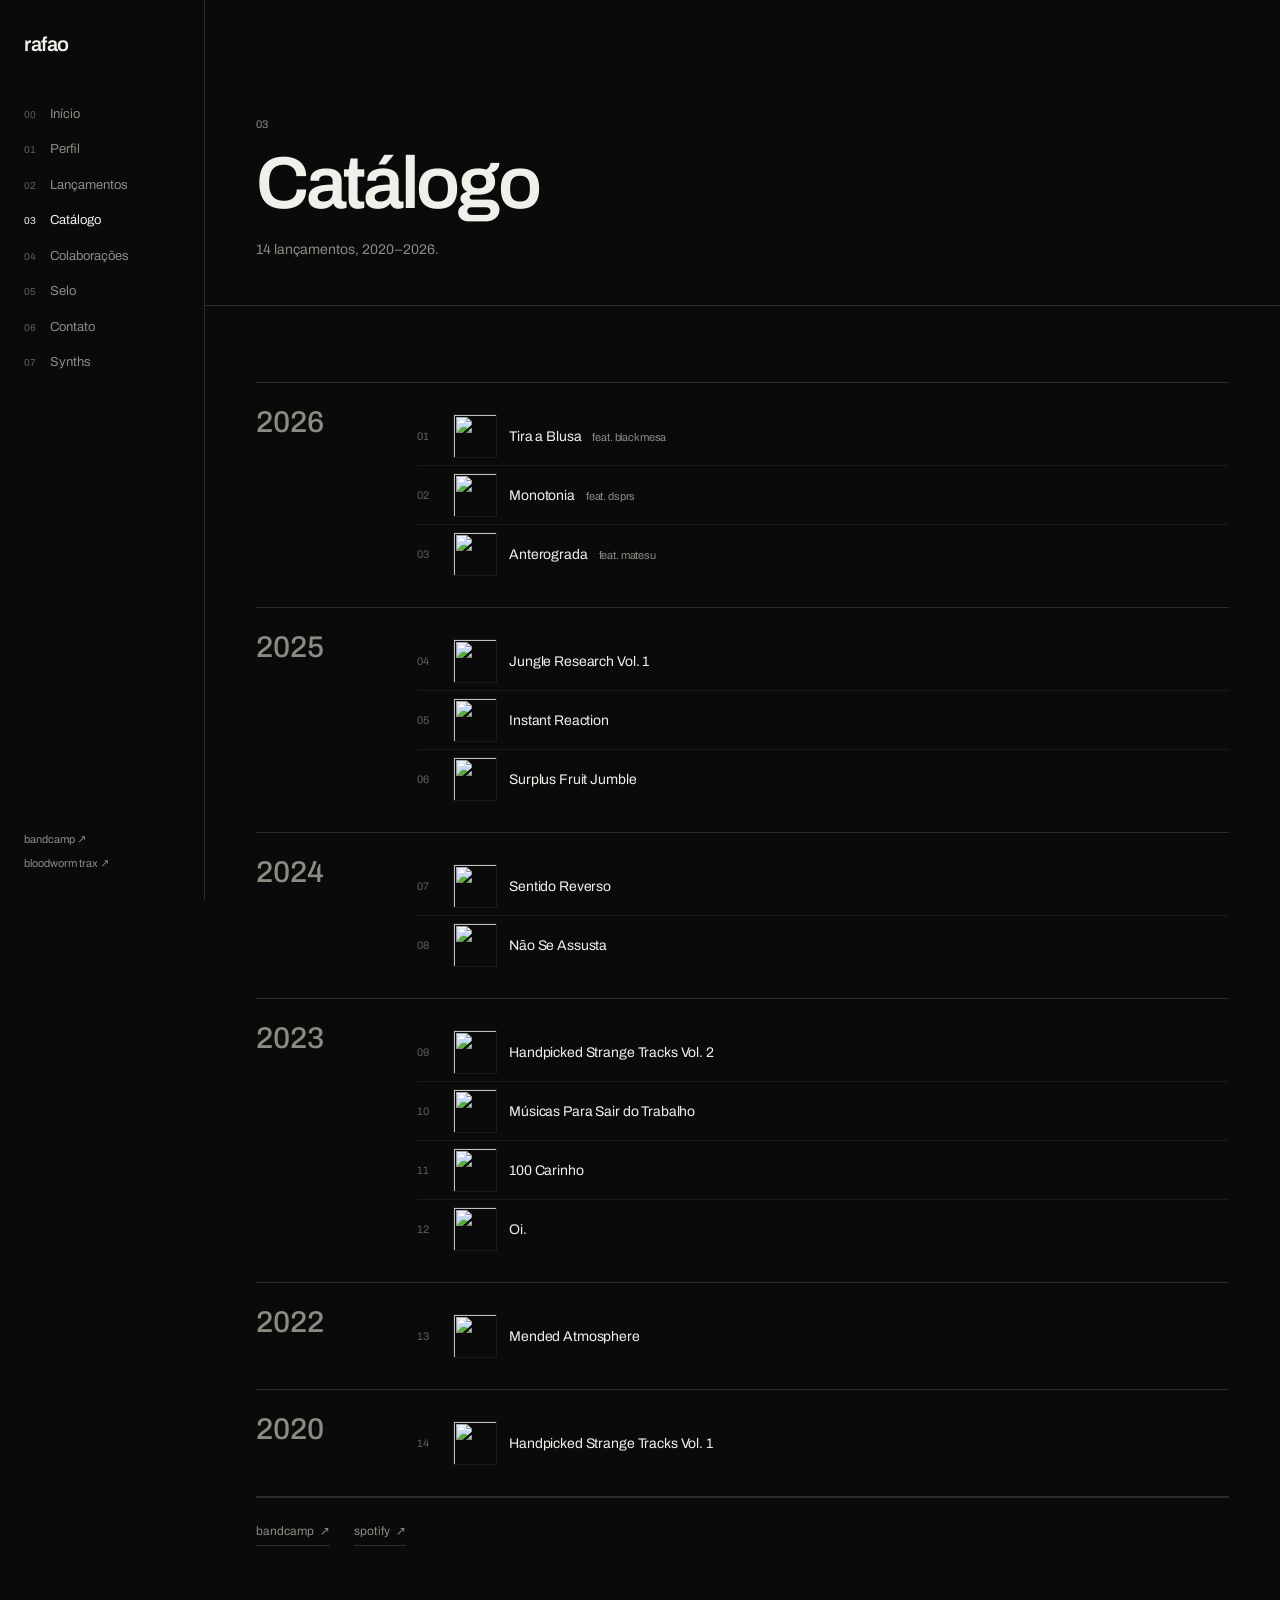
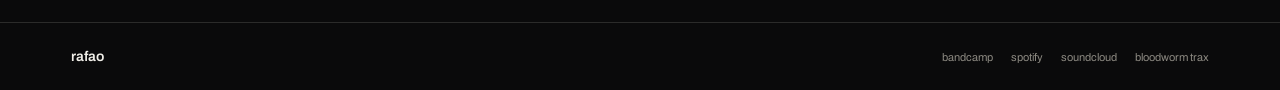
==== catalogo.html @ 265fa431 "split site into pages with persistent section rail home, perfil, lancamentos, catalogo, colaboracoes" ====
<!DOCTYPE html>
<html lang="pt-br">
<head>
  <meta charset="UTF-8" />
  <meta name="viewport" content="width=device-width, initial-scale=1.0" />
  <title>rafao — catálogo</title>
  <meta name="description" content="Catálogo de rafao no Bandcamp, de 2020 a 2026." />
  <meta name="theme-color" content="#0a0a0b" />
  <link rel="preconnect" href="https://fonts.googleapis.com" />
  <link rel="preconnect" href="https://fonts.gstatic.com" crossorigin />
  <link href="https://fonts.googleapis.com/css2?family=Archivo:wght@400;500;600&display=swap" rel="stylesheet" />
  <link rel="stylesheet" href="css/site.css" />
  <link rel="icon" href="data:image/svg+xml,%3Csvg xmlns='http://www.w3.org/2000/svg' viewBox='0 0 32 32'%3E%3Crect width='32' height='32' fill='%230a0a0b'/%3E%3Ccircle cx='16' cy='16' r='8' fill='none' stroke='%23f1efe9' stroke-width='2'/%3E%3C/svg%3E" />
</head>
<body>

<a class="skip" href="#conteudo">pular para o conteúdo</a>

<aside class="rail">
  <a class="rail-brand" href="index.html">rafao</a>
  <nav class="rail-nav" aria-label="Seções">
    <a href="index.html"><span class="n">00</span>Início</a>
    <a href="perfil.html"><span class="n">01</span>Perfil</a>
    <a href="lancamentos.html"><span class="n">02</span>Lançamentos</a>
    <a href="catalogo.html" class="active" aria-current="page"><span class="n">03</span>Catálogo</a>
    <a href="colaboracoes.html"><span class="n">04</span>Colaborações</a>
    <a href="selo.html"><span class="n">05</span>Selo</a>
    <a href="contato.html"><span class="n">06</span>Contato</a>
    <a href="synths.html"><span class="n">07</span>Synths</a>
  </nav>
  <div class="rail-foot">
    <a href="https://rafao.bandcamp.com" target="_blank" rel="noopener">bandcamp ↗</a>
    <a href="https://bloodwormtrax.neocities.org/" target="_blank" rel="noopener">bloodworm trax ↗</a>
  </div>
</aside>

<main id="conteudo" class="main">

  <header class="page-head">
    <div class="wrap">
      <span class="eyebrow">03</span>
      <h1>Catálogo</h1>
      <p>14 lançamentos, 2020–2026.</p>
    </div>
  </header>

  <section class="section">
    <div class="wrap">
      <div class="catalog reveal">

        <div class="cat-group">
          <span class="cat-year">2026</span>
          <div>
            <a class="cat-row" href="https://rafao.bandcamp.com/track/tira-a-blusa" target="_blank" rel="noopener">
              <span class="idx">01</span>
              <img class="cat-thumb" src="https://f4.bcbits.com/img/a1072240487_7.jpg" alt="" loading="lazy" />
              <span class="cat-title">Tira a Blusa <em>feat. blackmesa</em></span>
            </a>
            <a class="cat-row" href="https://rafao.bandcamp.com/track/monotonia" target="_blank" rel="noopener">
              <span class="idx">02</span>
              <img class="cat-thumb" src="https://f4.bcbits.com/img/a0134367948_7.jpg" alt="" loading="lazy" />
              <span class="cat-title">Monotonia <em>feat. dsprs</em></span>
            </a>
            <a class="cat-row" href="https://bloodwormtrax.bandcamp.com/track/anter-grada" target="_blank" rel="noopener">
              <span class="idx">03</span>
              <img class="cat-thumb" src="https://f4.bcbits.com/img/a3227386020_7.jpg" alt="" loading="lazy" />
              <span class="cat-title">Anterograda <em>feat. matesu</em></span>
            </a>
          </div>
        </div>

        <div class="cat-group">
          <span class="cat-year">2025</span>
          <div>
            <a class="cat-row" href="https://rafao.bandcamp.com/album/jungle-research-vol-1" target="_blank" rel="noopener">
              <span class="idx">04</span>
              <img class="cat-thumb" src="https://f4.bcbits.com/img/a2753400803_7.jpg" alt="" loading="lazy" />
              <span class="cat-title">Jungle Research Vol. 1</span>
            </a>
            <a class="cat-row" href="https://rafao.bandcamp.com/track/instant-reaction" target="_blank" rel="noopener">
              <span class="idx">05</span>
              <img class="cat-thumb" src="https://f4.bcbits.com/img/a1899353066_7.jpg" alt="" loading="lazy" />
              <span class="cat-title">Instant Reaction</span>
            </a>
            <a class="cat-row" href="https://rafao.bandcamp.com/album/surplus-fruit-jumble" target="_blank" rel="noopener">
              <span class="idx">06</span>
              <img class="cat-thumb" src="https://f4.bcbits.com/img/a2481443267_7.jpg" alt="" loading="lazy" />
              <span class="cat-title">Surplus Fruit Jumble</span>
            </a>
          </div>
        </div>

        <div class="cat-group">
          <span class="cat-year">2024</span>
          <div>
            <a class="cat-row" href="https://rafao.bandcamp.com/track/sentido-reverso" target="_blank" rel="noopener">
              <span class="idx">07</span>
              <img class="cat-thumb" src="https://f4.bcbits.com/img/a2572877067_7.jpg" alt="" loading="lazy" />
              <span class="cat-title">Sentido Reverso</span>
            </a>
            <a class="cat-row" href="https://rafao.bandcamp.com/track/n-o-se-assusta" target="_blank" rel="noopener">
              <span class="idx">08</span>
              <img class="cat-thumb" src="https://f4.bcbits.com/img/a1517062388_7.jpg" alt="" loading="lazy" />
              <span class="cat-title">Não Se Assusta</span>
            </a>
          </div>
        </div>

        <div class="cat-group">
          <span class="cat-year">2023</span>
          <div>
            <a class="cat-row" href="https://rafao.bandcamp.com/album/handpicked-strange-tracks-vol-2" target="_blank" rel="noopener">
              <span class="idx">09</span>
              <img class="cat-thumb" src="https://f4.bcbits.com/img/a3307381697_7.jpg" alt="" loading="lazy" />
              <span class="cat-title">Handpicked Strange Tracks Vol. 2</span>
            </a>
            <a class="cat-row" href="https://rafao.bandcamp.com/album/m-sicas-para-sair-do-trabalho" target="_blank" rel="noopener">
              <span class="idx">10</span>
              <img class="cat-thumb" src="https://f4.bcbits.com/img/a3583265571_7.jpg" alt="" loading="lazy" />
              <span class="cat-title">Músicas Para Sair do Trabalho</span>
            </a>
            <a class="cat-row" href="https://rafao.bandcamp.com/track/100-carinho" target="_blank" rel="noopener">
              <span class="idx">11</span>
              <img class="cat-thumb" src="https://f4.bcbits.com/img/a1838874695_7.jpg" alt="" loading="lazy" />
              <span class="cat-title">100 Carinho</span>
            </a>
            <a class="cat-row" href="https://rafao.bandcamp.com/album/oi" target="_blank" rel="noopener">
              <span class="idx">12</span>
              <img class="cat-thumb" src="https://f4.bcbits.com/img/a2780093779_7.jpg" alt="" loading="lazy" />
              <span class="cat-title">Oi.</span>
            </a>
          </div>
        </div>

        <div class="cat-group">
          <span class="cat-year">2022</span>
          <div>
            <a class="cat-row" href="https://rafao.bandcamp.com/album/mended-atmosphere" target="_blank" rel="noopener">
              <span class="idx">13</span>
              <img class="cat-thumb" src="https://f4.bcbits.com/img/a1332673021_7.jpg" alt="" loading="lazy" />
              <span class="cat-title">Mended Atmosphere</span>
            </a>
          </div>
        </div>

        <div class="cat-group">
          <span class="cat-year">2020</span>
          <div>
            <a class="cat-row" href="https://rafao.bandcamp.com/album/handpicked-strange-tracks-vol-1" target="_blank" rel="noopener">
              <span class="idx">14</span>
              <img class="cat-thumb" src="https://f4.bcbits.com/img/a3940742282_7.jpg" alt="" loading="lazy" />
              <span class="cat-title">Handpicked Strange Tracks Vol. 1</span>
            </a>
          </div>
        </div>

      </div>

      <div class="catalog-foot reveal">
        <a class="tlink" href="https://rafao.bandcamp.com" target="_blank" rel="noopener">bandcamp <span class="arw">↗</span></a>
        <a class="tlink" href="https://open.spotify.com/artist/5esIjpKHUVFABUtfayhuJg" target="_blank" rel="noopener">spotify <span class="arw">↗</span></a>
      </div>
    </div>
  </section>

</main>

<footer class="footer">
  <div class="wrap">
    <span class="f-brand">rafao</span>
    <div class="f-links">
      <a href="https://rafao.bandcamp.com" target="_blank" rel="noopener">bandcamp</a>
      <a href="https://open.spotify.com/artist/5esIjpKHUVFABUtfayhuJg" target="_blank" rel="noopener">spotify</a>
      <a href="https://soundcloud.com/rafaowav" target="_blank" rel="noopener">soundcloud</a>
      <a href="https://bloodwormtrax.neocities.org/" target="_blank" rel="noopener">bloodworm trax</a>
    </div>
  </div>
</footer>

<script src="js/main.js" defer></script>
</body>
</html>
---- css/site.css ----
/* ───────────────────────────── tokens ───────────────────────────── */
    :root{
      --bg:#0a0a0b;
      --bg-2:#101011;
      --paper:#f1efe9;
      --ink:#c9c6bd;
      --muted:#8d8a82;
      --dim:#605e58;
      --line:rgba(241,239,233,.14);
      --line-soft:rgba(241,239,233,.07);

      --rail:clamp(190px,16vw,240px);
      --wrap:1240px;
      --pad:clamp(20px,4vw,64px);
      --gap:clamp(24px,4vw,56px);

      --s1:4px; --s2:8px; --s3:12px; --s4:16px; --s5:24px;
      --s6:32px; --s7:48px; --s8:64px; --s9:96px;

      --ease:cubic-bezier(.2,.7,.2,1);
    }

    /* ───────────────────────────── reset ───────────────────────────── */
    *,*::before,*::after{margin:0;padding:0;box-sizing:border-box}
    html{scroll-behavior:smooth;overflow-x:hidden}
    body{
      display:flex;flex-direction:column;min-height:100svh;
      background:var(--bg);
      color:var(--ink);
      font-family:'Archivo',system-ui,sans-serif;
      font-size:15px;
      line-height:1.65;
      -webkit-font-smoothing:antialiased;
      overflow-x:hidden;
    }
    a{color:inherit;text-decoration:none}
    img{max-width:100%;display:block}
    ul{list-style:none}
    ::selection{background:var(--paper);color:var(--bg)}
    :focus-visible{outline:1px solid var(--paper);outline-offset:4px}
    .skip{
      position:absolute;left:0;top:-100px;z-index:200;
      background:var(--paper);color:var(--bg);padding:10px 14px;font-size:12px;
    }
    .skip:focus{top:0}

    /* ───────────────────────────── rail ────────────────────────────── */
    .rail{
      position:fixed;inset:0 auto 0 0;z-index:100;
      width:var(--rail);
      display:flex;flex-direction:column;
      padding:28px 24px;
      background:var(--bg);
      border-right:1px solid var(--line);
    }
    .rail-brand{
      font-size:20px;font-weight:600;letter-spacing:-.02em;color:var(--paper);
    }
    .rail-nav{display:flex;flex-direction:column;margin-top:36px}
    .rail-nav a{
      display:flex;align-items:baseline;gap:10px;
      padding:7px 0;font-size:13px;color:var(--muted);
      transition:color .15s;
    }
    .rail-nav a .n{
      width:16px;flex:none;
      font-size:10px;color:var(--dim);
      font-variant-numeric:tabular-nums;
    }
    .rail-nav a:hover{color:var(--paper)}
    .rail-nav a.active{color:var(--paper)}
    .rail-nav a.active .n{color:var(--paper)}
    .rail-foot{
      margin-top:auto;display:flex;flex-direction:column;gap:6px;
      font-size:11px;color:var(--muted);
    }
    .rail-foot a:hover{color:var(--paper)}

    /* ───────────────────────────── base ────────────────────────────── */
    .main{margin-left:var(--rail);flex:1;display:flex;flex-direction:column}
    .wrap{width:100%;max-width:var(--wrap);margin-inline:auto;padding-inline:var(--pad)}
    .arw{color:var(--muted)}
    .tlink{
      display:inline-flex;align-items:center;gap:6px;
      font-size:12px;color:var(--muted);
      border-bottom:1px solid var(--line);padding-bottom:3px;
      transition:color .15s,border-color .15s;
    }
    .tlink:hover{color:var(--paper);border-color:var(--paper)}
    .tlink:hover .arw{color:var(--paper)}

    /* ───────────────────────────── home ────────────────────────────── */
    .hero{
      position:relative;display:flex;align-items:flex-end;overflow:hidden;
      min-height:100svh;border-bottom:1px solid var(--line);
    }
    .hero-bg{position:absolute;inset:0;z-index:0}
    .hero-bg img{
      width:100%;height:100%;object-fit:cover;
      filter:grayscale(1) contrast(1.04) brightness(.5);
    }
    .hero-bg::after{
      content:"";position:absolute;inset:0;
      background:linear-gradient(180deg,rgba(10,10,11,.32) 0%,rgba(10,10,11,.62) 58%,var(--bg) 100%);
    }
    .hero-inner{position:relative;z-index:1;width:100%;padding-block:56px 40px}
    .hero h1{
      font-size:clamp(4.2rem,17vw,15rem);line-height:.82;
      letter-spacing:-.055em;font-weight:600;color:var(--paper);
      text-transform:lowercase;
    }
    .hero-line{
      max-width:40ch;margin-top:32px;padding-top:20px;
      border-top:1px solid var(--line);
      font-size:clamp(1rem,1.5vw,1.2rem);line-height:1.5;color:var(--ink);
    }
    .hero-nav{display:flex;flex-wrap:wrap;gap:10px 24px;margin-top:20px;font-size:13px;color:var(--muted)}
    .hero-nav a:hover{color:var(--paper)}

    /* ───────────────────────────── page head ───────────────────────── */
    .page-head{border-bottom:1px solid var(--line)}
    .page-head .wrap{padding-block:clamp(52px,9vw,116px) clamp(28px,4vw,44px)}
    .eyebrow{
      display:block;margin-bottom:14px;
      font-size:11px;color:var(--muted);font-variant-numeric:tabular-nums;
    }
    .page-head h1{
      font-size:clamp(2.4rem,6vw,4.6rem);line-height:1;
      letter-spacing:-.045em;font-weight:600;color:var(--paper);
    }
    .page-head p{
      max-width:56ch;margin-top:18px;
      font-size:14px;line-height:1.6;color:var(--muted);
    }

    /* ───────────────────────────── sections ────────────────────────── */
    .section{padding-block:clamp(40px,6vw,76px);border-bottom:1px solid var(--line)}
    .section:last-of-type{border-bottom:0}
    .section-tight{padding-block:clamp(28px,4vw,48px)}

    /* ───────────────────────────── perfil ──────────────────────────── */
    .profile{display:grid;grid-template-columns:1fr 1fr;gap:var(--gap);align-items:start}
    .profile-photos{
      display:grid;grid-template-columns:1fr 1fr;gap:6px;align-content:start;
    }
    .profile-photos img{
      width:100%;height:100%;object-fit:cover;
      filter:grayscale(1) contrast(1.04) brightness(.86);
      transition:filter .3s;
    }
    .profile-photos img:hover{filter:grayscale(0) contrast(1.02) brightness(.96)}
    .profile-photos img:first-child{grid-row:span 2;aspect-ratio:3/4}
    .profile-photos img:nth-child(2),
    .profile-photos img:nth-child(3){aspect-ratio:4/3}
    .bio-lead{
      font-size:clamp(1.25rem,2vw,1.6rem);line-height:1.4;
      letter-spacing:-.02em;color:var(--paper);
    }
    .bio p + p{
      margin-top:16px;max-width:48ch;
      font-size:14px;line-height:1.72;color:var(--muted);
    }
    .ficha{
      display:grid;grid-template-columns:1fr 1fr;gap:16px;
      margin-top:36px;padding-top:16px;border-top:1px solid var(--line);
    }
    .ficha dt{font-size:11px;color:var(--muted);margin-bottom:4px}
    .ficha dd{font-size:14px;color:var(--paper)}

    /* ───────────────────────────── lançamentos ─────────────────────── */
    .featured{display:grid;grid-template-columns:minmax(0,420px) 1fr;gap:var(--gap);align-items:start}
    .featured img{width:100%;aspect-ratio:1;object-fit:cover;border:1px solid var(--line-soft)}
    .featured h2{
      font-size:clamp(1.9rem,4vw,3.2rem);line-height:1;
      letter-spacing:-.04em;font-weight:600;color:var(--paper);
    }
    .meta{
      display:flex;flex-wrap:wrap;gap:6px 18px;margin-top:10px;
      font-size:11px;color:var(--muted);
    }
    .player{
      width:100%;height:120px;margin-top:28px;display:block;
      border:1px solid var(--line-soft);background:var(--bg-2);
    }
    .rows{margin-top:var(--gap);border-top:1px solid var(--line)}
    .row{
      display:grid;grid-template-columns:26px 56px minmax(0,1fr) 18px;
      gap:14px;align-items:center;
      padding:11px 0;border-bottom:1px solid var(--line-soft);
      transition:color .15s;
    }
    .row:hover{color:var(--paper)}
    .row .idx{font-size:11px;color:var(--dim)}
    .row img{width:56px;height:56px;object-fit:cover;border:1px solid var(--line-soft)}
    .row h3{font-size:14px;font-weight:500;line-height:1.3;color:var(--paper)}
    .row p{font-size:11px;color:var(--muted);margin-top:2px}
    .row .arw{justify-self:end}

    /* ───────────────────────────── catálogo ────────────────────────── */
    .catalog{border-top:1px solid var(--line)}
    .cat-group{
      display:grid;grid-template-columns:110px minmax(0,1fr);gap:var(--gap);
      padding-block:24px;border-bottom:1px solid var(--line);
    }
    .cat-year{font-size:30px;line-height:1;color:var(--muted);font-weight:500}
    .cat-row{
      display:grid;grid-template-columns:24px 44px minmax(0,1fr);
      gap:12px;align-items:center;
      padding:7px 0;border-bottom:1px solid var(--line-soft);
    }
    .cat-row:last-child{border-bottom:0}
    .cat-row .idx{font-size:11px;color:var(--dim)}
    .cat-thumb{width:44px;height:44px;object-fit:cover;border:1px solid var(--line-soft)}
    .cat-title{font-size:14px;color:var(--paper);letter-spacing:-.01em}
    .cat-title em{font-style:normal;font-size:11px;color:var(--muted);margin-left:8px}
    .catalog-foot{
      display:flex;flex-wrap:wrap;gap:12px 24px;
      padding-top:24px;border-top:1px solid var(--line);
    }

    /* ───────────────────────────── cards ───────────────────────────── */
    .cards{display:grid;grid-template-columns:repeat(3,minmax(0,1fr));gap:var(--gap)}
    .card img{
      width:100%;aspect-ratio:1;object-fit:cover;border:1px solid var(--line-soft);
      transition:transform .35s var(--ease);
    }
    .card:hover img{transform:scale(1.015)}
    .card h2{font-size:15px;font-weight:500;color:var(--paper);margin-top:12px;letter-spacing:-.01em}
    .card p{font-size:11px;color:var(--muted);margin-top:3px}
    .card .tlink{margin-top:12px}

    /* ───────────────────────────── selo ────────────────────────────── */
    .label-head{
      display:flex;justify-content:space-between;align-items:flex-end;
      gap:24px;flex-wrap:wrap;margin-bottom:16px;
    }
    .label-head h2{
      font-size:clamp(2rem,5vw,3.6rem);line-height:.98;
      letter-spacing:-.045em;font-weight:600;color:var(--paper);
    }
    .label-links{display:flex;flex-wrap:wrap;gap:10px 20px;font-size:12px;color:var(--muted)}
    .label-links a:hover{color:var(--paper)}
    .label-list{border-top:1px solid var(--line)}
    .release-row{
      display:grid;grid-template-columns:54px 64px minmax(0,1fr) 18px;
      gap:16px;align-items:center;
      padding:12px 0;border-bottom:1px solid var(--line-soft);
    }
    .release-row .rel-id{font-size:11px;color:var(--muted)}
    .release-row img{width:64px;height:64px;object-fit:cover;border:1px solid var(--line-soft)}
    .release-row h3{font-size:15px;font-weight:500;line-height:1.3;color:var(--paper);letter-spacing:-.01em}
    .release-row p{font-size:11px;color:var(--muted);margin-top:2px}
    .release-row .arw{justify-self:end}
    .alias{
      display:grid;grid-template-columns:minmax(0,1fr) minmax(0,1.2fr);
      gap:var(--gap);margin-top:56px;padding-top:28px;border-top:1px solid var(--line);
      align-items:start;
    }
    .alias h2{
      font-size:clamp(1.8rem,3.6vw,2.6rem);line-height:1;
      letter-spacing:-.04em;font-weight:600;color:var(--paper);
    }
    .alias p{margin-top:8px;font-size:12px;color:var(--muted)}
    .alias-links{display:flex;flex-wrap:wrap;gap:10px 20px;margin-top:16px;font-size:12px;color:var(--muted)}
    .alias-links a:hover{color:var(--paper)}
    .alias .release-row{border-top:1px solid var(--line);border-bottom:0}

    /* ───────────────────────────── contato ─────────────────────────── */
    .contact{border-top:1px solid var(--line)}
    .contact a{
      display:flex;align-items:center;justify-content:space-between;gap:16px;
      padding:16px 0;border-bottom:1px solid var(--line-soft);
      font-size:15px;color:var(--ink);transition:color .15s;
    }
    .contact a:hover{color:var(--paper)}
    .contact a .arw{transition:transform .15s}
    .contact a:hover .arw{transform:translate(2px,-2px);color:var(--paper)}

    /* ───────────────────────────── synths ──────────────────────────── */
    .syn-hero{position:relative;overflow:hidden;border-bottom:1px solid var(--line)}
    .syn-hero-bg{position:absolute;inset:0;z-index:0}
    .syn-hero-bg img{
      width:100%;height:100%;object-fit:cover;
      filter:grayscale(1) contrast(1.04) brightness(.42);
    }
    .syn-hero-bg::after{
      content:"";position:absolute;inset:0;
      background:linear-gradient(180deg,rgba(10,10,11,.4) 0%,rgba(10,10,11,.72) 62%,var(--bg) 100%);
    }
    .syn-hero .wrap{position:relative;z-index:1;padding-block:clamp(64px,10vw,132px) clamp(32px,5vw,56px)}
    .syn-hero h1{
      font-size:clamp(3.6rem,13vw,8.6rem);line-height:.88;
      letter-spacing:-.055em;font-weight:600;color:var(--paper);
      text-transform:lowercase;
    }
    .syn-hero p{max-width:50ch;margin-top:24px;font-size:15px;line-height:1.6;color:var(--ink)}

    .project{
      display:grid;grid-template-columns:1.08fr 1fr;gap:var(--gap);
      align-items:start;padding-block:clamp(40px,6vw,72px);
      border-bottom:1px solid var(--line);
    }
    .project:last-of-type{border-bottom:0}
    .project-visual{border:1px solid var(--line-soft);background:var(--bg-2)}
    .project-visual img{width:100%;display:block}
    .project h2{
      font-size:clamp(1.8rem,3.4vw,2.4rem);line-height:1;
      letter-spacing:-.04em;font-weight:600;color:var(--paper);
    }
    .project p{
      margin-top:16px;max-width:52ch;
      font-size:14px;line-height:1.7;color:var(--muted);
    }
    .project p strong{color:var(--paper);font-weight:500}
    .spec{
      display:grid;grid-template-columns:1fr 1fr;gap:0 24px;
      margin-top:24px;border-top:1px solid var(--line);
    }
    .spec > div{
      display:grid;grid-template-columns:88px minmax(0,1fr);gap:12px;
      padding:8px 0;border-bottom:1px solid var(--line-soft);
    }
    .spec dt{font-size:11px;color:var(--muted)}
    .spec dd{font-size:12px;color:var(--paper)}
    .proj-links{display:flex;flex-wrap:wrap;gap:10px 24px;margin-top:20px}

    .chain{
      display:flex;flex-direction:column;gap:10px;
      padding:18px;font-size:11px;color:var(--muted);
    }
    .chain-row{display:flex;flex-wrap:wrap;align-items:center;gap:8px}
    .chain-node{
      border:1px solid var(--line-soft);padding:3px 7px;
      color:var(--paper);font-size:11px;
    }
    .chain-link{color:var(--dim)}
    .chain-link::before{content:"→ ";color:var(--dim)}

    .repos{display:flex;flex-wrap:wrap;gap:16px 32px}

    /* ───────────────────────────── footer ──────────────────────────── */
    .footer{margin-top:auto;border-top:1px solid var(--line)}
    .footer .wrap{
      display:flex;align-items:center;justify-content:space-between;
      flex-wrap:wrap;gap:12px 32px;padding-block:22px;
      font-size:11px;color:var(--muted);
    }
    .f-brand{font-size:14px;font-weight:600;color:var(--paper)}
    .f-links{display:flex;flex-wrap:wrap;gap:8px 18px}
    .f-links a:hover{color:var(--paper)}

    /* ───────────────────────────── reveal ──────────────────────────── */
    .reveal{opacity:0;transform:translateY(10px);
      transition:opacity .5s var(--ease),transform .5s var(--ease)}
    .reveal.visible{opacity:1;transform:none}
    @media(prefers-reduced-motion:reduce){
      html{scroll-behavior:auto}
      .reveal{opacity:1;transform:none;transition:none}
    }

    /* ───────────────────────────── responsive ──────────────────────── */
    @media(max-width:1000px){
      .profile{grid-template-columns:1fr}
      .featured{grid-template-columns:minmax(0,340px) 1fr}
      .alias{grid-template-columns:1fr}
    }
    @media(max-width:860px){
      .rail{
        position:sticky;inset:0 auto auto 0;width:auto;
        flex-direction:row;align-items:center;gap:18px;
        padding:11px var(--pad);
        border-right:0;border-bottom:1px solid var(--line);
        background:rgba(10,10,11,.96);
        backdrop-filter:blur(8px);-webkit-backdrop-filter:blur(8px);
      }
      .rail-brand{font-size:16px}
      .rail-nav{
        flex-direction:row;gap:16px;margin:0;flex:1;
        overflow-x:auto;scrollbar-width:none;
        -webkit-mask-image:linear-gradient(90deg,#000 calc(100% - 24px),transparent);
        mask-image:linear-gradient(90deg,#000 calc(100% - 24px),transparent);
      }
      .rail-nav::-webkit-scrollbar{display:none}
      .rail-nav a{padding:0;white-space:nowrap;font-size:12px}
      .rail-nav a .n{display:none}
      .rail-foot{display:none}
      .main{margin-left:0}
      .hero{min-height:calc(100svh - 45px)}
    }
    @media(max-width:720px){
      .featured{grid-template-columns:1fr}
      .featured img{max-width:360px}
      .cards{grid-template-columns:1fr 1fr}
      .project{grid-template-columns:1fr}
      .spec{grid-template-columns:1fr}
      .cat-group{grid-template-columns:64px minmax(0,1fr);gap:20px;padding-block:18px}
      .cat-year{font-size:24px}
      .row{grid-template-columns:22px 48px minmax(0,1fr) 16px;gap:10px}
      .row img{width:48px;height:48px}
      .release-row{grid-template-columns:44px 52px minmax(0,1fr) 16px;gap:12px}
      .release-row img{width:52px;height:52px}
    }
    @media(max-width:520px){
      .cards{grid-template-columns:1fr}
      .profile-photos{grid-template-columns:1fr 1fr}
      .bio-lead{font-size:1.15rem}
      .hero h1{font-size:clamp(3.6rem,20vw,6rem)}
      .row{grid-template-columns:48px minmax(0,1fr) 16px}
      .row .idx{display:none}
      .row img{width:48px;height:48px}
      .release-row{grid-template-columns:52px minmax(0,1fr) 16px}
      .release-row .rel-id{display:none}
    }
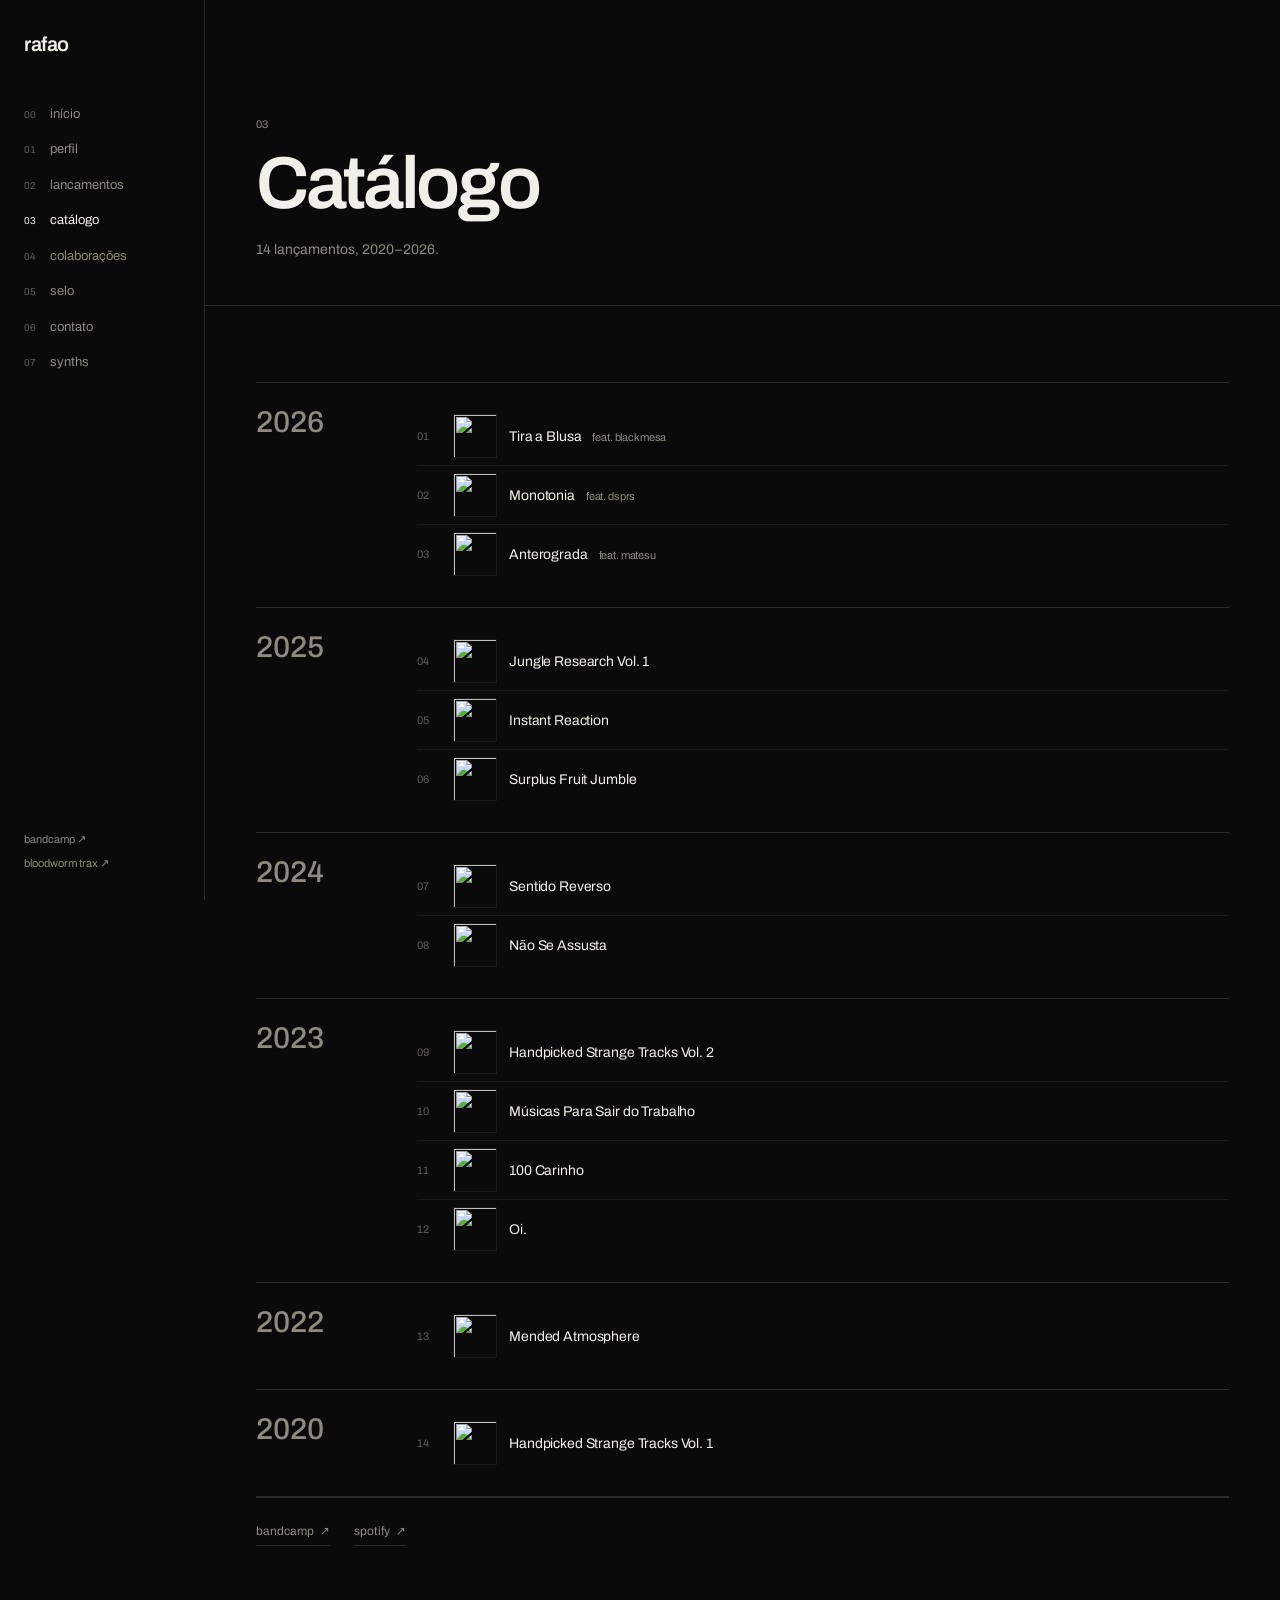
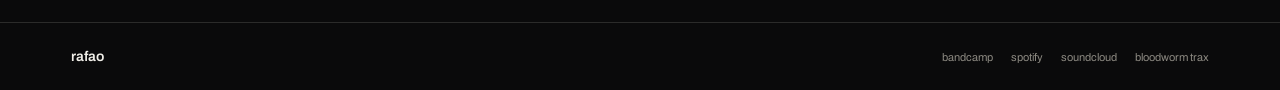
==== commit 2195770a: "make sidebar nav links lowercase for minimalist aesthetic" ====
--- a/catalogo.html
+++ b/catalogo.html
@@ -19,14 +19,14 @@
 <aside class="rail">
   <a class="rail-brand" href="index.html">rafao</a>
   <nav class="rail-nav" aria-label="Seções">
-    <a href="index.html"><span class="n">00</span>Início</a>
-    <a href="perfil.html"><span class="n">01</span>Perfil</a>
-    <a href="lancamentos.html"><span class="n">02</span>Lançamentos</a>
-    <a href="catalogo.html" class="active" aria-current="page"><span class="n">03</span>Catálogo</a>
-    <a href="colaboracoes.html"><span class="n">04</span>Colaborações</a>
-    <a href="selo.html"><span class="n">05</span>Selo</a>
-    <a href="contato.html"><span class="n">06</span>Contato</a>
-    <a href="synths.html"><span class="n">07</span>Synths</a>
+    <a href="index.html"><span class="n">00</span>início</a>
+    <a href="perfil.html"><span class="n">01</span>perfil</a>
+    <a href="lancamentos.html"><span class="n">02</span>lancamentos</a>
+    <a href="catalogo.html" class="active" aria-current="page"><span class="n">03</span>catálogo</a>
+    <a href="colaboracoes.html"><span class="n">04</span>colaborações</a>
+    <a href="selo.html"><span class="n">05</span>selo</a>
+    <a href="contato.html"><span class="n">06</span>contato</a>
+    <a href="synths.html"><span class="n">07</span>synths</a>
   </nav>
   <div class="rail-foot">
     <a href="https://rafao.bandcamp.com" target="_blank" rel="noopener">bandcamp ↗</a>
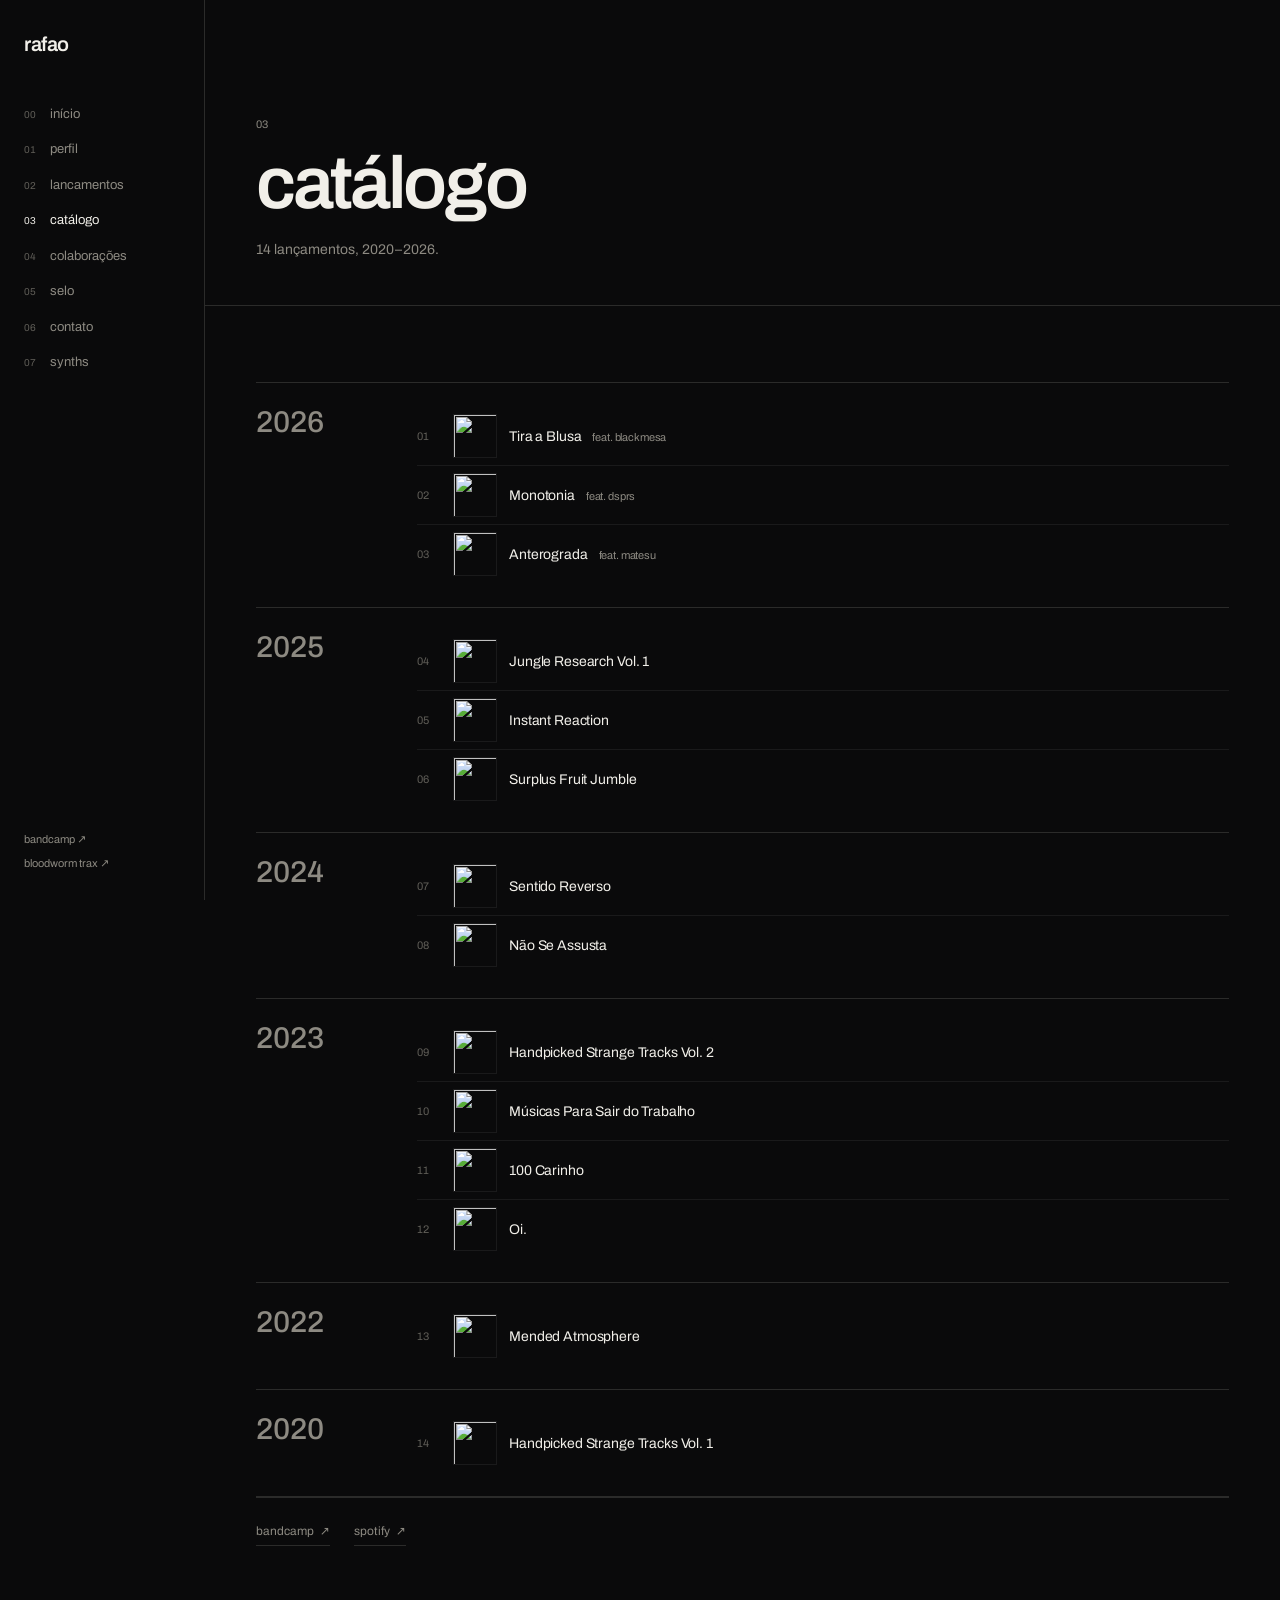
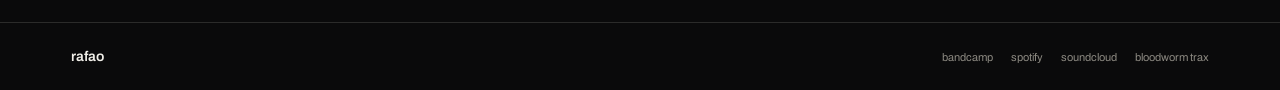
==== commit d56a3430: "lowercase all page headers for minimalist aesthetic" ====
--- a/catalogo.html
+++ b/catalogo.html
@@ -39,7 +39,7 @@
   <header class="page-head">
     <div class="wrap">
       <span class="eyebrow">03</span>
-      <h1>Catálogo</h1>
+      <h1>catálogo</h1>
       <p>14 lançamentos, 2020–2026.</p>
     </div>
   </header>
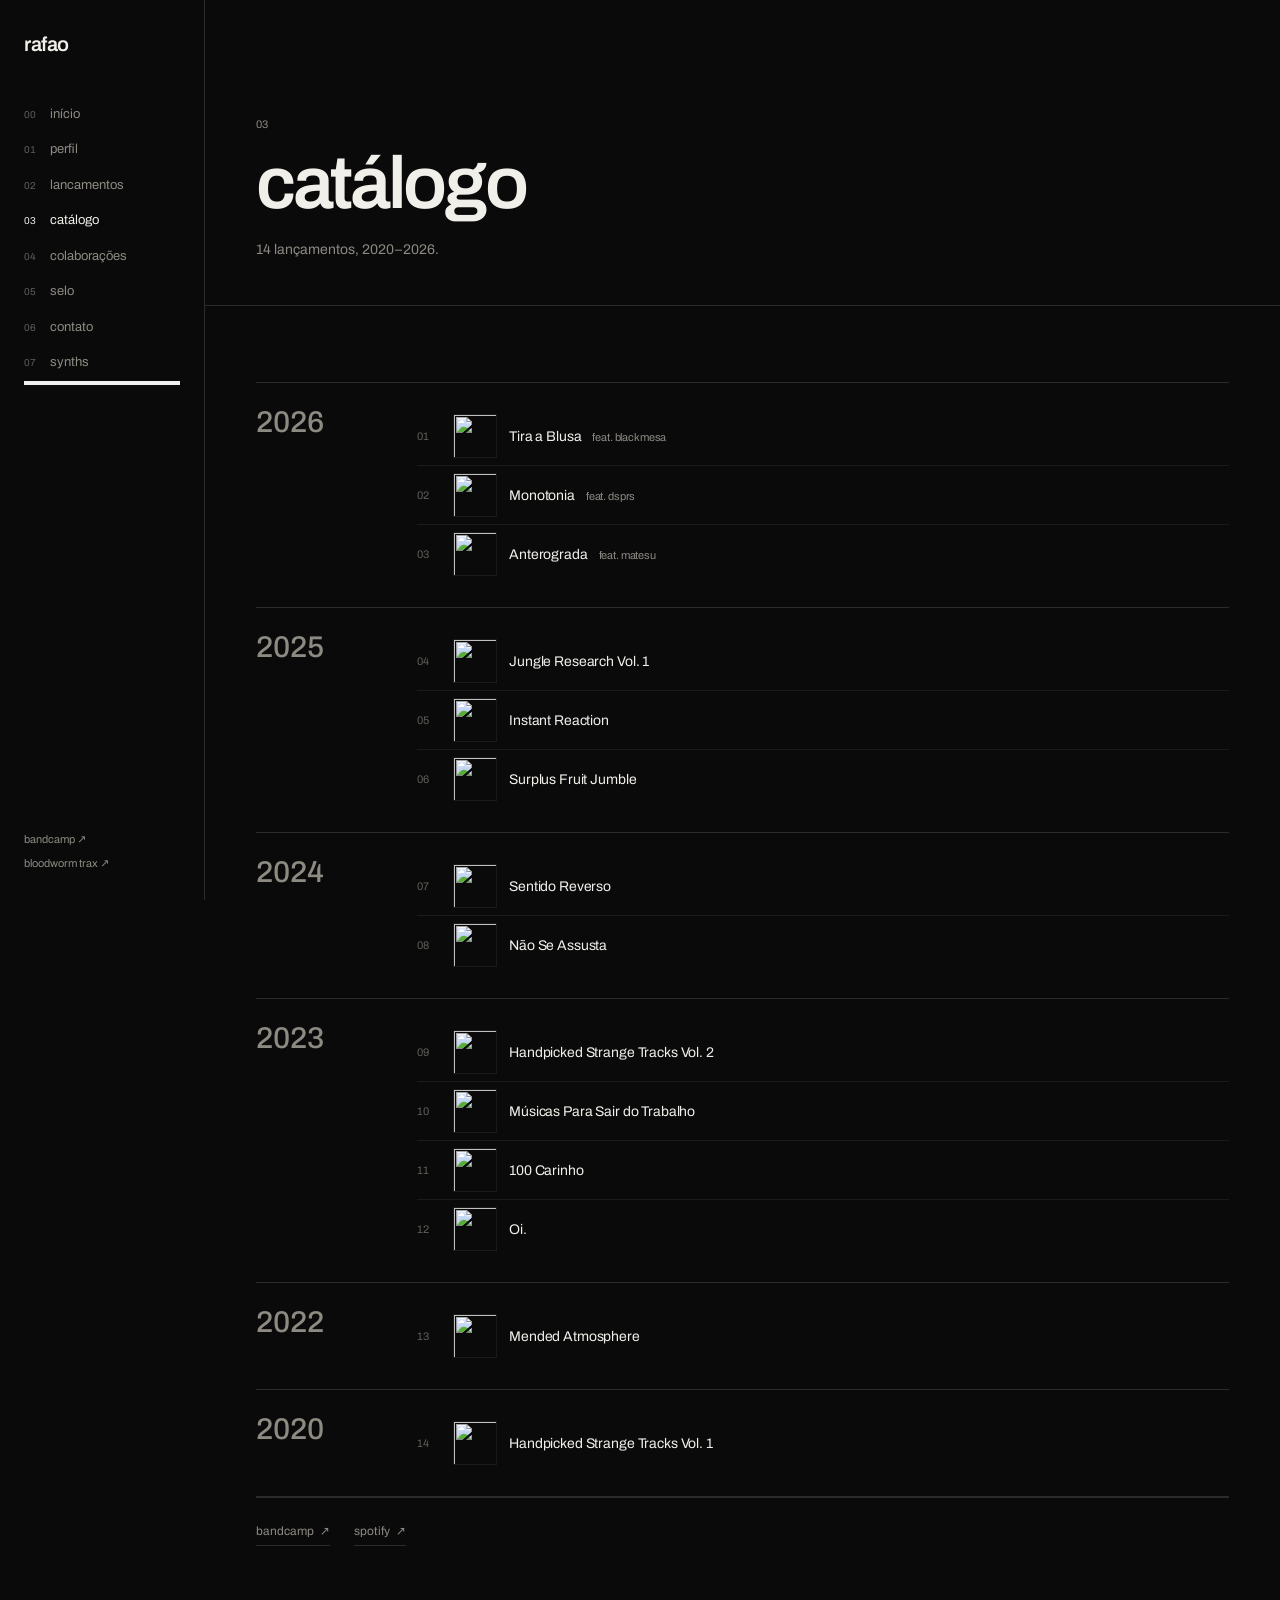
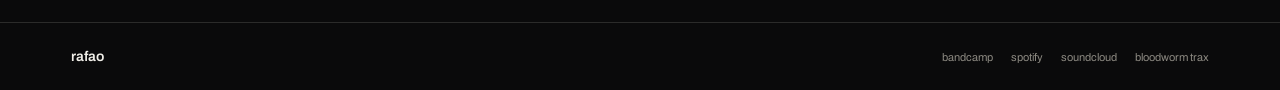
==== commit 3bae7307: "add theme toggle button and restore hover mouse effects" ====
--- a/catalogo.html
+++ b/catalogo.html
@@ -28,6 +28,7 @@
     <a href="contato.html"><span class="n">06</span>contato</a>
     <a href="synths.html"><span class="n">07</span>synths</a>
   </nav>
+  <button class="theme-toggle" aria-label="Alternar tema" onclick="toggleTheme()" title="Tema"></button>
   <div class="rail-foot">
     <a href="https://rafao.bandcamp.com" target="_blank" rel="noopener">bandcamp ↗</a>
     <a href="https://bloodwormtrax.neocities.org/" target="_blank" rel="noopener">bloodworm trax ↗</a>
@@ -178,5 +179,19 @@
 </footer>
 
 <script src="js/main.js" defer></script>
+<script>
+function toggleTheme() {
+  const html = document.documentElement;
+  if (html.getAttribute('data-theme') === 'light') {
+    html.setAttribute('data-theme', 'dark');
+    html.classList.remove('theme-light');
+    html.classList.add('theme-dark');
+  } else {
+    html.setAttribute('data-theme', 'light');
+    html.classList.remove('theme-dark');
+    html.classList.add('theme-light');
+  }
+}
+</script>
 </body>
 </html>
--- a/css/site.css
+++ b/css/site.css
@@ -8,6 +8,14 @@
       --dim:#605e58;
       --line:rgba(241,239,233,.14);
       --line-soft:rgba(241,239,233,.07);
+      --accent:#6d8aff;
+
+      --light-bg:#f8f8f8;
+      --light-paper:#ffffff;
+      --light-ink:#1a1a1a;
+      --light-muted:#666666;
+      --light-dim:#888888;
+      --light-line:rgba(0,0,0,.1);
 
       --rail:clamp(190px,16vw,240px);
       --wrap:1240px;
@@ -18,6 +26,8 @@
       --s6:32px; --s7:48px; --s8:64px; --s9:96px;
 
       --ease:cubic-bezier(.2,.7,.2,1);
+
+      --theme:dark;
     }
 
     /* ───────────────────────────── reset ───────────────────────────── */
@@ -53,6 +63,8 @@
       background:var(--bg);
       border-right:1px solid var(--line);
     }
+    .rail.theme-light{--bg:var(--light-bg);--paper:var(--light-paper);--ink:var(--light-ink);--muted:var(--light-muted);--dim:var(--light-dim);--line:var(--light-line)}
+    .rail.theme-dark{--bg:var(--bg);--paper:var(--paper);--ink:var(--ink);--muted:var(--muted);--dim:var(--dim);--line:var(--line)}
     .rail-brand{
       font-size:20px;font-weight:600;letter-spacing:-.02em;color:var(--paper);
     }
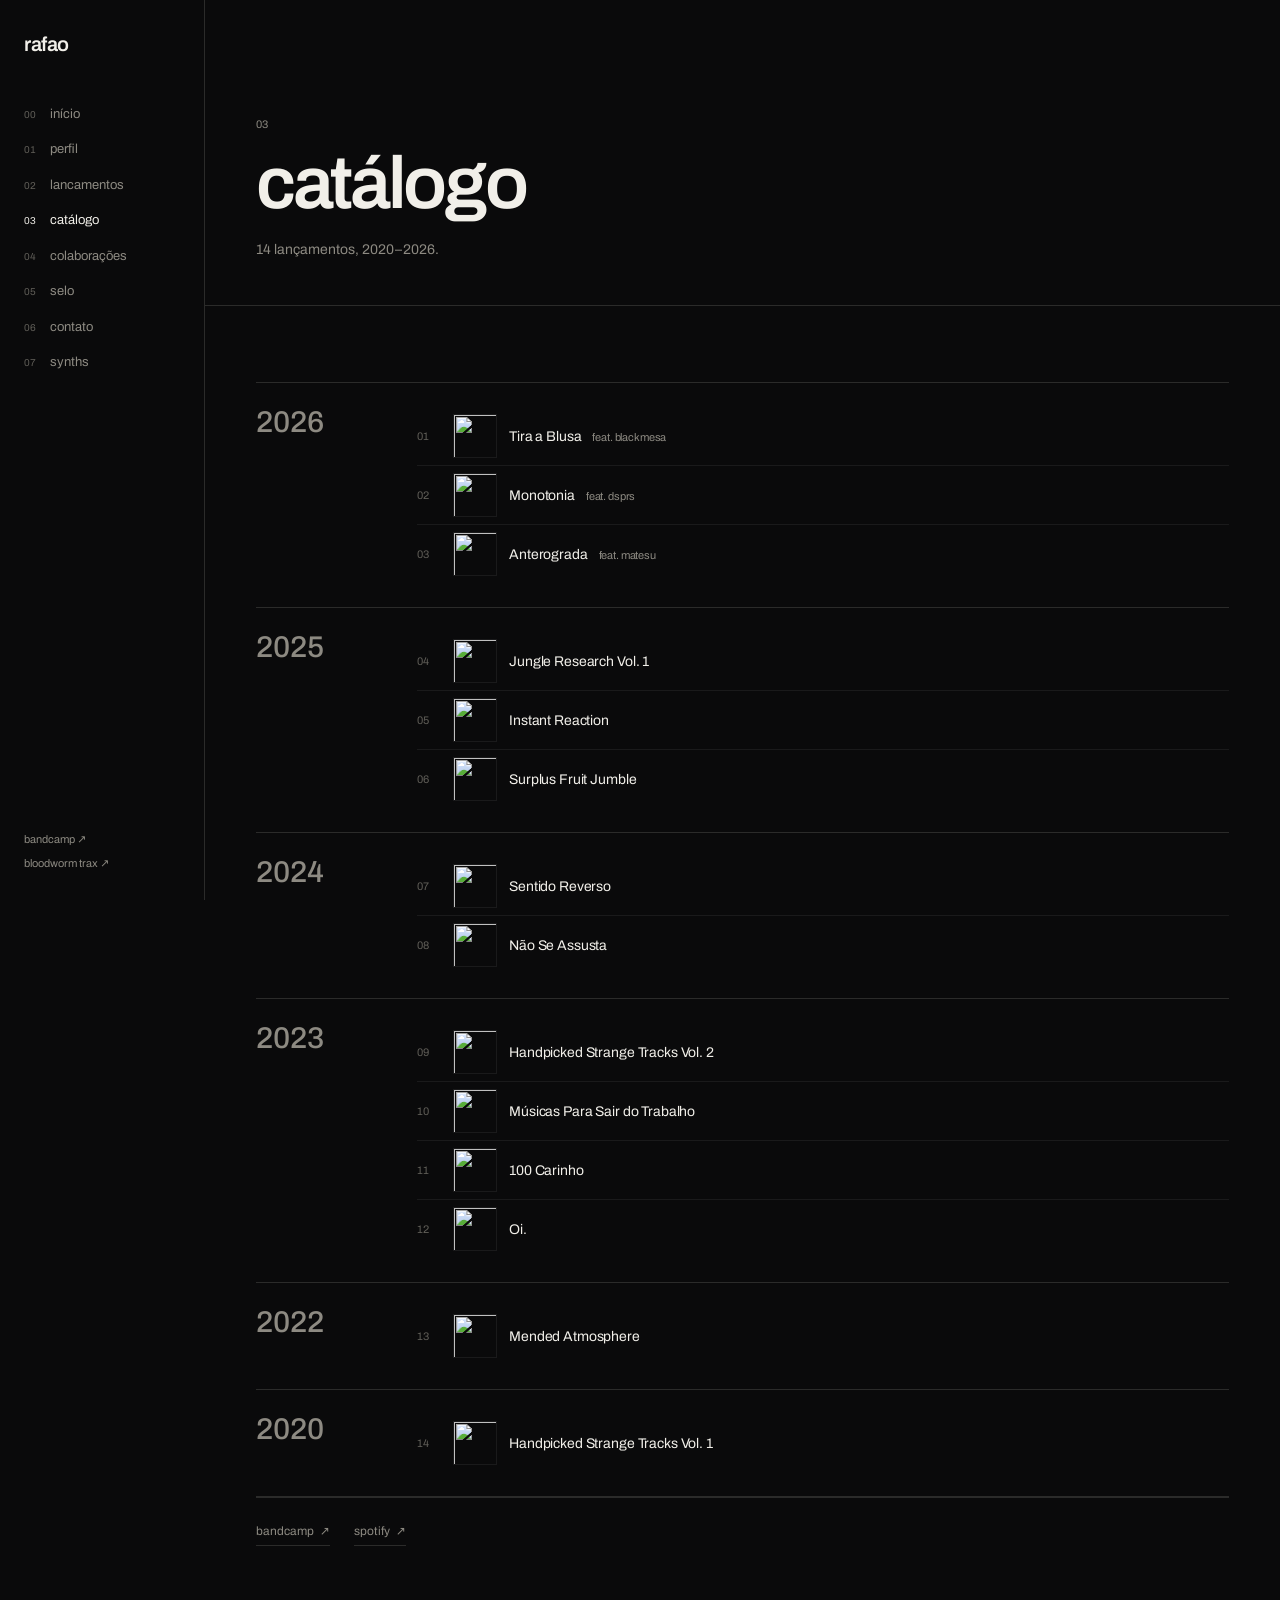
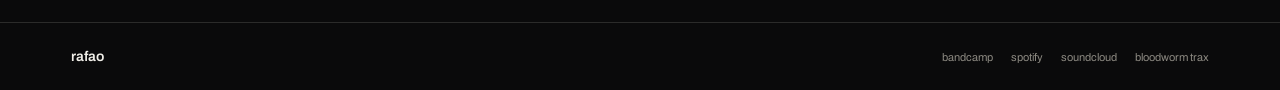
==== commit c4e38e00: "revert theme toggle, restore original mouse effects with --paper" ====
--- a/catalogo.html
+++ b/catalogo.html
@@ -28,7 +28,6 @@
     <a href="contato.html"><span class="n">06</span>contato</a>
     <a href="synths.html"><span class="n">07</span>synths</a>
   </nav>
-  <button class="theme-toggle" aria-label="Alternar tema" onclick="toggleTheme()" title="Tema"></button>
   <div class="rail-foot">
     <a href="https://rafao.bandcamp.com" target="_blank" rel="noopener">bandcamp ↗</a>
     <a href="https://bloodwormtrax.neocities.org/" target="_blank" rel="noopener">bloodworm trax ↗</a>
@@ -179,19 +178,5 @@
 </footer>
 
 <script src="js/main.js" defer></script>
-<script>
-function toggleTheme() {
-  const html = document.documentElement;
-  if (html.getAttribute('data-theme') === 'light') {
-    html.setAttribute('data-theme', 'dark');
-    html.classList.remove('theme-light');
-    html.classList.add('theme-dark');
-  } else {
-    html.setAttribute('data-theme', 'light');
-    html.classList.remove('theme-dark');
-    html.classList.add('theme-light');
-  }
-}
-</script>
 </body>
 </html>
--- a/css/site.css
+++ b/css/site.css
@@ -10,13 +10,6 @@
       --line-soft:rgba(241,239,233,.07);
       --accent:#6d8aff;
 
-      --light-bg:#f8f8f8;
-      --light-paper:#ffffff;
-      --light-ink:#1a1a1a;
-      --light-muted:#666666;
-      --light-dim:#888888;
-      --light-line:rgba(0,0,0,.1);
-
       --rail:clamp(190px,16vw,240px);
       --wrap:1240px;
       --pad:clamp(20px,4vw,64px);
@@ -26,8 +19,6 @@
       --s6:32px; --s7:48px; --s8:64px; --s9:96px;
 
       --ease:cubic-bezier(.2,.7,.2,1);
-
-      --theme:dark;
     }
 
     /* ───────────────────────────── reset ───────────────────────────── */
@@ -63,8 +54,6 @@
       background:var(--bg);
       border-right:1px solid var(--line);
     }
-    .rail.theme-light{--bg:var(--light-bg);--paper:var(--light-paper);--ink:var(--light-ink);--muted:var(--light-muted);--dim:var(--light-dim);--line:var(--light-line)}
-    .rail.theme-dark{--bg:var(--bg);--paper:var(--paper);--ink:var(--ink);--muted:var(--muted);--dim:var(--dim);--line:var(--line)}
     .rail-brand{
       font-size:20px;font-weight:600;letter-spacing:-.02em;color:var(--paper);
     }
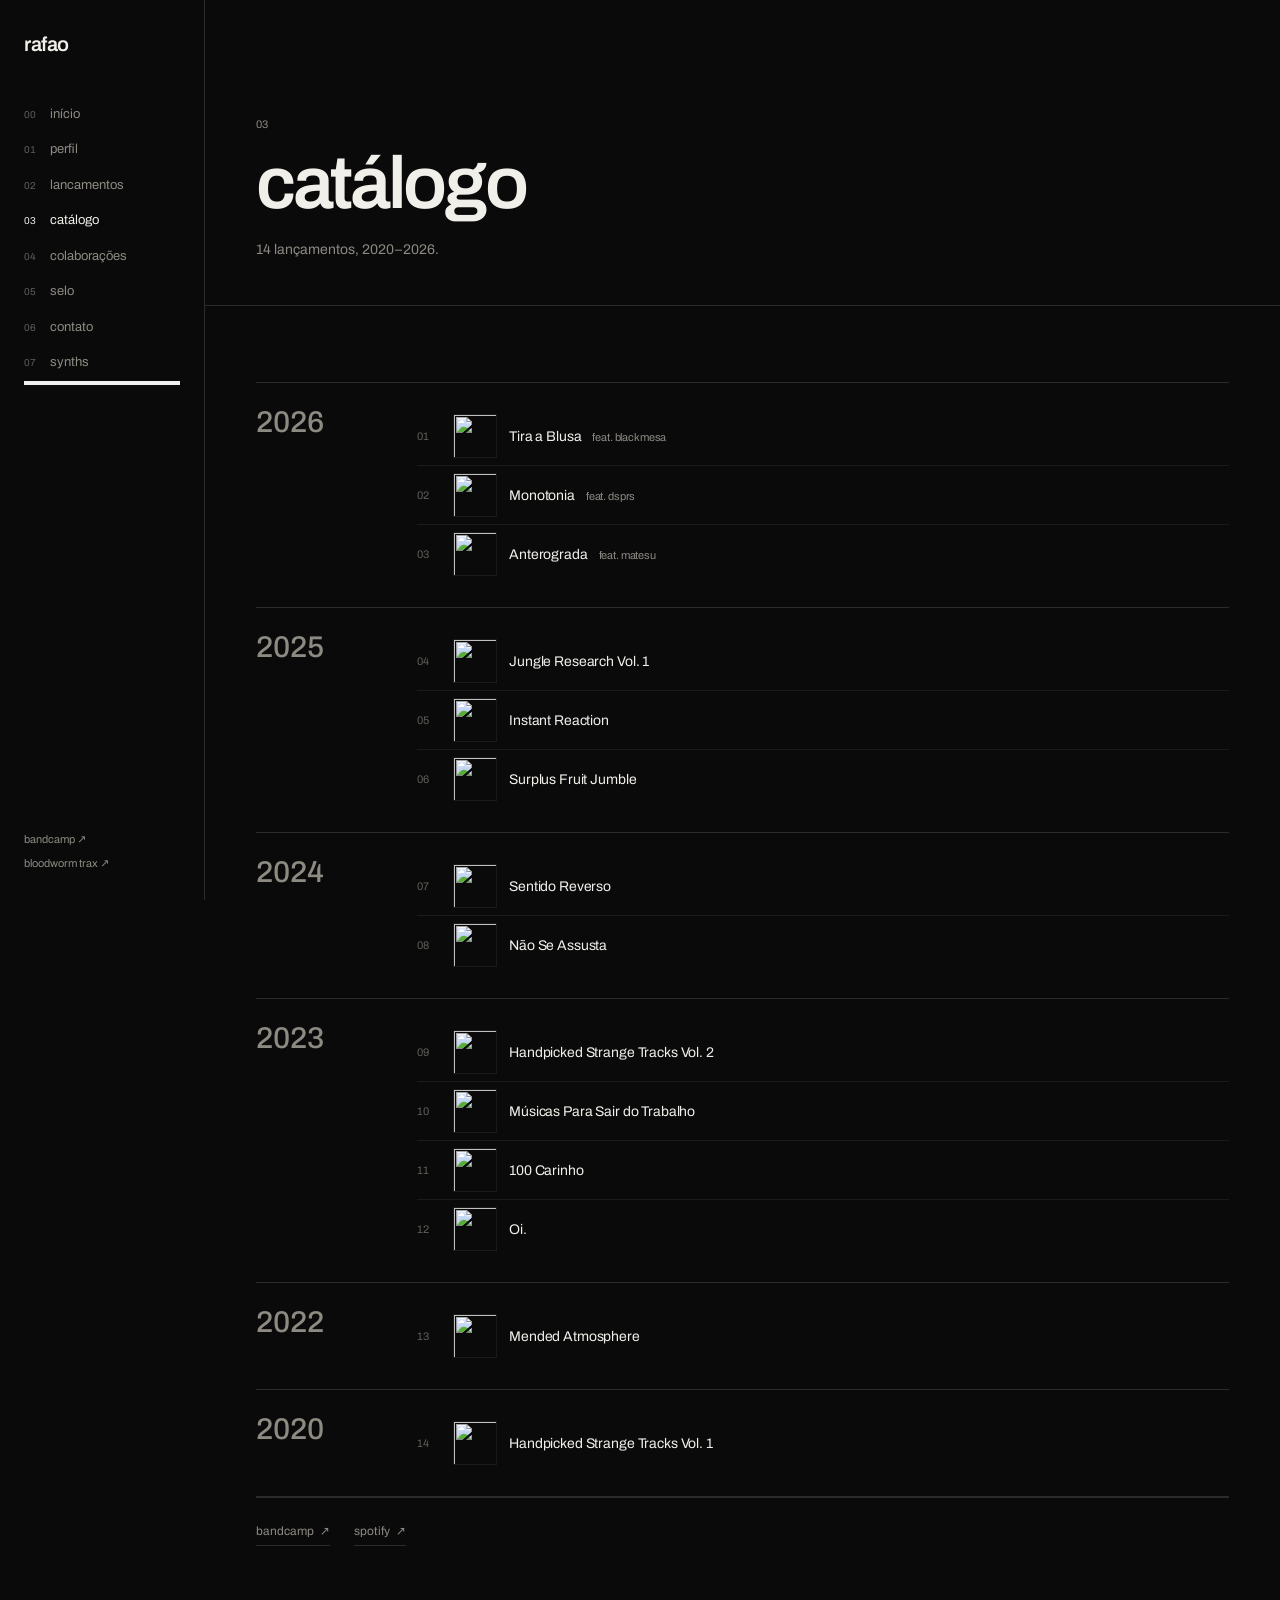
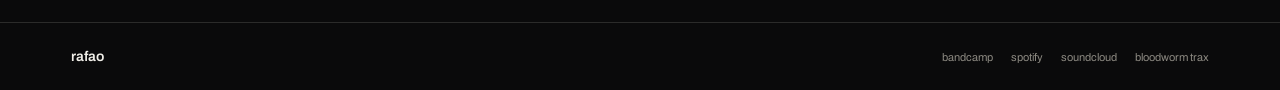
==== commit 96151f2e: "add theme toggle with proper light/dark mode support" ====
--- a/catalogo.html
+++ b/catalogo.html
@@ -28,6 +28,7 @@
     <a href="contato.html"><span class="n">06</span>contato</a>
     <a href="synths.html"><span class="n">07</span>synths</a>
   </nav>
+  <button class="theme-toggle" aria-label="Alternar tema" onclick="toggleTheme()" title="Tema"></button>
   <div class="rail-foot">
     <a href="https://rafao.bandcamp.com" target="_blank" rel="noopener">bandcamp ↗</a>
     <a href="https://bloodwormtrax.neocities.org/" target="_blank" rel="noopener">bloodworm trax ↗</a>
@@ -178,5 +179,19 @@
 </footer>
 
 <script src="js/main.js" defer></script>
+<script>
+function toggleTheme() {
+  const html = document.documentElement;
+  if (html.getAttribute('data-theme') === 'light') {
+    html.setAttribute('data-theme', 'dark');
+    html.classList.remove('theme-light');
+    html.classList.add('theme-dark');
+  } else {
+    html.setAttribute('data-theme', 'dark');
+    html.classList.remove('theme-dark');
+    html.classList.add('theme-light');
+  }
+}
+</script>
 </body>
 </html>
--- a/css/site.css
+++ b/css/site.css
@@ -9,6 +9,13 @@
       --line:rgba(241,239,233,.14);
       --line-soft:rgba(241,239,233,.07);
       --accent:#6d8aff;
+
+      --light-bg:#f8f8f8;
+      --light-paper:#ffffff;
+      --light-ink:#1a1a1a;
+      --light-muted:#666666;
+      --light-dim:#888888;
+      --light-line:rgba(0,0,0,.1);
 
       --rail:clamp(190px,16vw,240px);
       --wrap:1240px;
@@ -54,6 +61,8 @@
       background:var(--bg);
       border-right:1px solid var(--line);
     }
+    .rail.theme-light{--bg:var(--light-bg);--paper:var(--light-paper);--ink:var(--light-ink);--muted:var(--light-muted);--dim:var(--light-dim);--line:var(--light-line)}
+    .rail.theme-dark{--bg:var(--bg);--paper:var(--paper);--ink:var(--ink);--muted:var(--muted);--dim:var(--dim);--line:var(--line)}
     .rail-brand{
       font-size:20px;font-weight:600;letter-spacing:-.02em;color:var(--paper);
     }
